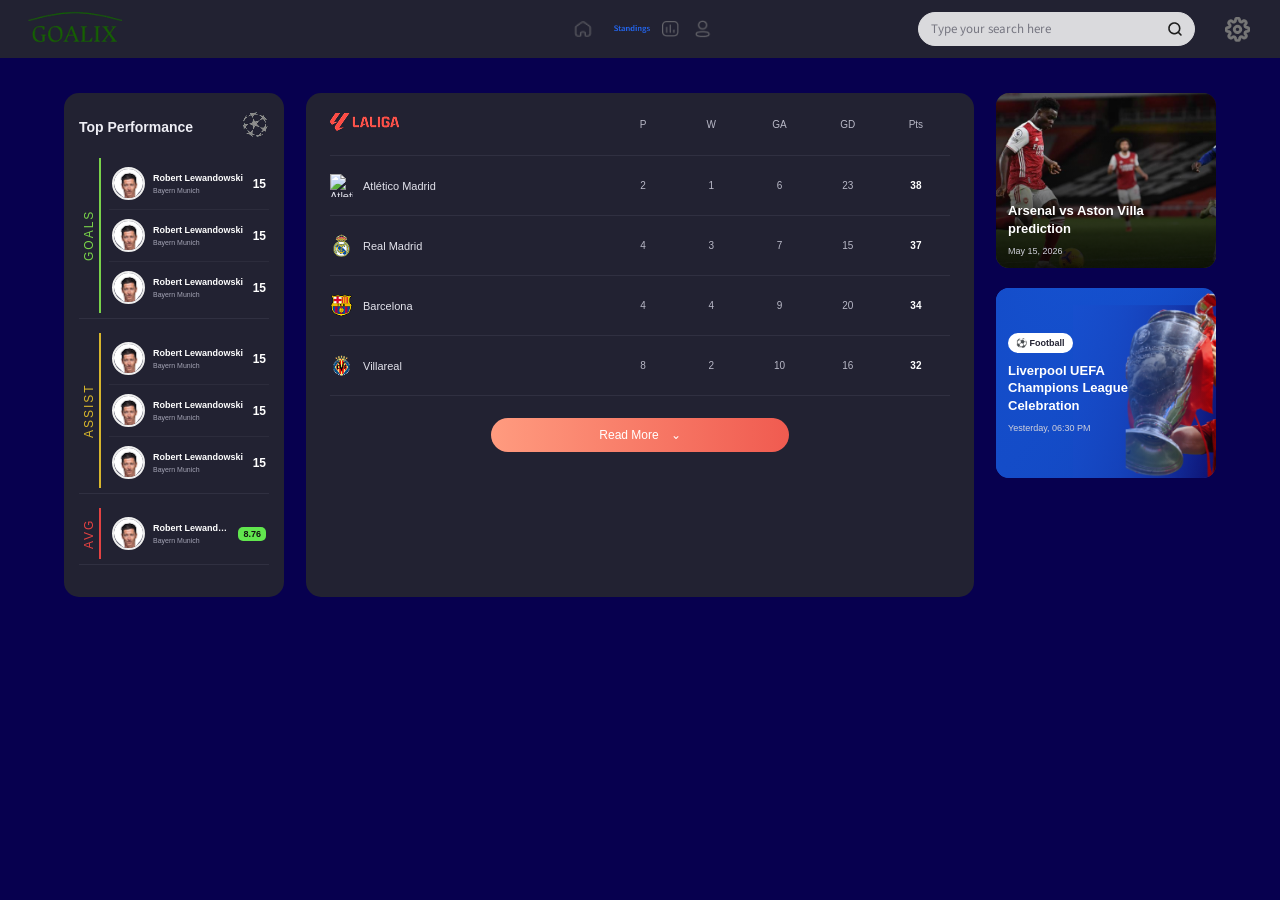
==== explore.html @ 921d182d "Add files via upload" ====
<!DOCTYPE html>
<html lang="en">

<head>
    <meta charset="UTF-8">
    <meta name="viewport" content="width=device-width, initial-scale=1.0">
    <title>Goalix | Explore</title>

    <link rel="stylesheet" href="https://fonts.googleapis.com/css2?family=Source+Sans+3:wght@400;600;700&display=swap">

    <link rel="stylesheet" href="CSS/style.css">
    <link rel="stylesheet" href="CSS/explore.css">
</head>

<body>

    <header>
        <div class="header-left">
            <a href="index.html">
                <img src="Untitled__1_-removebg-preview.png" class="logo" alt="Goalix">
            </a>
        </div>

        <nav class="header-center">
            <a href="index.html">
                <img src="Home1.png" class="home" alt="Home">
            </a>

            <a href="standings.html">
                <img src="Standings.png" class="standings" alt="Discovery">
            </a>

            <a href="chart.html">
                <img src="Chart.png" class="chart" alt="Chart">
            </a>

            <a href="login.html">
                <img src="Profile.png" class="profile" alt="Profile">
            </a>
        </nav>

        <div class="header-right">

            <div class="search-container">
                <img src="Search.png" class="search-icon" alt="Search">
                <input class="search-bar" type="text" placeholder="Type your search here">
            </div>

            <button class="settings-btn" aria-label="Settings">
                <img src="Settings.png" class="settings" alt="">
            </button>

        </div>
    </header>

    <main class="dashboard">



        <aside class="sidebar-left performance-panel">

            <div class="performance-title">
                <h2>Top Performance</h2>
                <span><img src="championsleague.png"></span>
            </div>

            <!-- GOALS -->
            <div class="performance-group goals">

                <div class="group-label">GOALS</div>

                <div class="player-list">

                    <article class="player-row">
                        <img src="images/players/player1.png" alt="Player" class="player-photo">
                        <div class="player-info">
                            <h3>Robert Lewandowski</h3>
                            <p>Bayern Munich</p>
                        </div>
                        <strong class="player-stat">15</strong>
                    </article>

                    <article class="player-row">
                        <img src="images/players/player1.png" alt="Player" class="player-photo">
                        <div class="player-info">
                            <h3>Robert Lewandowski</h3>
                            <p>Bayern Munich</p>
                        </div>
                        <strong class="player-stat">15</strong>
                    </article>

                    <article class="player-row">
                        <img src="images/players/player1.png" alt="Player" class="player-photo">
                        <div class="player-info">
                            <h3>Robert Lewandowski</h3>
                            <p>Bayern Munich</p>
                        </div>
                        <strong class="player-stat">15</strong>
                    </article>

                </div>
            </div>

            <!-- ASSISTS -->
            <div class="performance-group assists">

                <div class="group-label">ASSIST</div>

                <div class="player-list">

                    <article class="player-row">
                        <img src="images/players/player1.png" alt="Player" class="player-photo">
                        <div class="player-info">
                            <h3>Robert Lewandowski</h3>
                            <p>Bayern Munich</p>
                        </div>
                        <strong class="player-stat">15</strong>
                    </article>

                    <article class="player-row">
                        <img src="images/players/player1.png" alt="Player" class="player-photo">
                        <div class="player-info">
                            <h3>Robert Lewandowski</h3>
                            <p>Bayern Munich</p>
                        </div>
                        <strong class="player-stat">15</strong>
                    </article>

                    <article class="player-row">
                        <img src="images/players/player1.png" alt="Player" class="player-photo">
                        <div class="player-info">
                            <h3>Robert Lewandowski</h3>
                            <p>Bayern Munich</p>
                        </div>
                        <strong class="player-stat">15</strong>
                    </article>

                </div>
            </div>

            <!-- AVERAGE RATING -->
            <div class="performance-group average">

                <div class="group-label">AVG</div>

                <div class="player-list">

                    <article class="player-row">
                        <img src="images/players/player1.png" alt="Player" class="player-photo">
                        <div class="player-info">
                            <h3>Robert Lewandowski</h3>
                            <p>Bayern Munich</p>
                        </div>
                        <strong class="player-stat rating">8.76</strong>
                    </article>

                </div>
            </div>

        </aside>


        </div>

        </aside>


        <section class="matches">

            <div class="table-header">
                <div class="table-title">
                    <span class="la-liga-logo"><img src="laliga.png"></span>
                </div>

                <div class="table-columns">
                    <span>P</span>
                    <span>W</span>
                    <span>GA</span>
                    <span>GD</span>
                    <span>Pts</span>
                </div>
            </div>

            <div class="team-list">

                <article class="team-row">
                    <div class="team-name">
                        <img src="atletico.png" alt="Atletico Madrid">
                        <span>Atlético Madrid</span>
                    </div>
                    <div class="team-stats">
                        <span>2</span><span>1</span><span>6</span><span>23</span><strong>38</strong>
                    </div>
                </article>

                <article class="team-row">
                    <div class="team-name">
                        <img src="realmadrid.png" alt="Real Madrid">
                        <span>Real Madrid</span>
                    </div>
                    <div class="team-stats">
                        <span>4</span><span>3</span><span>7</span><span>15</span><strong>37</strong>
                    </div>
                </article>

                <article class="team-row">
                    <div class="team-name">
                        <img src="barcelona.png" alt="Barcelona">
                        <span>Barcelona</span>
                    </div>
                    <div class="team-stats">
                        <span>4</span><span>4</span><span>9</span><span>20</span><strong>34</strong>
                    </div>
                </article>

                <article class="team-row">
                    <div class="team-name">
                        <img src="villareal.png" alt="Villarreal">
                        <span>Villareal</span>
                    </div>
                    <div class="team-stats">
                        <span>8</span><span>2</span><span>10</span><span>16</span><strong>32</strong>
                    </div>
                </article>

            </div>

            <button class="read-more">
                Read More <span>⌄</span>
            </button>

        </section>



        <aside class="sidebar-right news-panel">

            <!-- NEWS CARD 1 -->
            <article class="news-card news-card-one">

                <img src="news1.png" alt="Football match" class="news-image">

                <div class="news-overlay">
                    <h3>Arsenal vs Aston Villa prediction</h3>
                    <span>May 15, 2026</span>
                </div>

            </article>

            <!-- NEWS CARD 2 -->
            <article class="news-card news-card-two">

                <img src="news2.png" alt="Champions League celebration" class="news-image">

                <div class="news-overlay">
                    <span class="news-tag">⚽ Football</span>

                    <h3>Liverpool UEFA Champions League Celebration</h3>

                    <span>Yesterday, 06:30 PM</span>
                </div>

            </article>

        </aside>


    </main>

</body>

</html>
---- CSS/style.css ----
/* --------------------------------------------------
   GOALIX — consolidated stylesheet
   -------------------------------------------------- */

/* PAGE */
body {
    margin: 0;
    background-color: #07004F;
    color: #fff;
    font-family: Arial, sans-serif;
}

/* HEADER */
header {
    display: grid;
    grid-template-columns: 1fr 1fr 1fr;
    align-items: center;
    padding: 10px 25px;
    background: #222232;
}

.header-left,
.header-center,
.header-right {
    display: flex;
    align-items: center;
    gap: 20px;
}

.header-center {
    justify-content: center;
    gap: 12px;
}

.header-right {
    position: relative;
    z-index: 2;
    justify-content: flex-end;
}

.icon {
    display: block;
    width: 22px;
    height: 22px;
    object-fit: contain;
}

.logo {
    width: 100px;
}

.home {
    display: block;
    width: 36px;
    height: 18px;
    object-fit: contain;
}

.discovery {
    display: block;
    width: 22px;
    height: 20px;
    object-fit: contain;
}

.standings {
    display: block;
    width: 36px;
    height: 18px;
    object-fit: contain;
}

.chart {
    display: block;
    width: 18px;
    height: 16px;
    object-fit: contain;
}

.profile {
    display: block;
    width: 23px;
    height: 20px;
    object-fit: contain;
}

.settings {
    display: block;
    width: 25px;
    height: 25px;
    object-fit: contain;
}

header button {
    border: 0;
    background: transparent;
    cursor: pointer;
}

header button img {
    transition: transform 0.2s ease, opacity 0.2s ease;
}

header button:hover img {
    transform: scale(1.12);
    opacity: 0.8;
}

.header-center a img,
.header-center button img {
    transition: transform 0.2s ease, opacity 0.2s ease;
}

.header-center a:hover img,
.header-center button:hover img {
    transform: scale(1.12);
    opacity: 0.8;
}

/* SEARCH */
.search-container {
    position: relative;
    z-index: 2;
    display: flex;
    align-items: center;
}

.search-icon {
    position: absolute;
    z-index: 3;
    right: 12px;
    width: 16px;
    height: 16px;
    object-fit: contain;
    pointer-events: none;
}

.search-bar {
    position: relative;
    z-index: 2;
    box-sizing: border-box;
    width: 277px;
    height: 34px;
    padding: 0 36px 0 12px;
    border: 1px solid #dadadd;
    border-radius: 99px;
    outline: none;
    background: #dadadd;
    color: #222232;
    font-family: 'Source Sans 3', sans-serif;
    font-size: 13px;
    cursor: text;
    pointer-events: auto;
    user-select: text;
    transition: background 0.25s ease, border-color 0.25s ease,
        box-shadow 0.25s ease;
}

.search-bar::placeholder {
    color: #777782;
}

.search-bar:hover {
    border-color: #b8b8c0;
    background: #e5e5e8;
}

.search-bar:focus {
    border-color: #6385d6;
    background: #fff;
    box-shadow: 0 0 0 3px rgba(99, 133, 214, 0.2);
}

/* HERO */
.hero {
    position: relative;
    display: flex;
    align-items: center;
    justify-content: space-between;
    gap: 30px;
    width: 100%;
    max-width: 1289px;
    height: 429px;
    margin: 80px 0 35px 9.4%;
    padding: 10px 40px 0 55px;
    border-radius: 22px 0 0 22px;
    background-color: #294c9b;
}

.text-hero {
    position: relative;
    z-index: 1;
    transform: translateY(-20px);
}

.all {
    color: #b3b3b3;
    font-family: 'Source Code Pro', monospace;
    font-size: 15px;
    font-weight: 600;
    letter-spacing: 2px;
}

.text2 {
    color: #ededed;
    font-family: 'Source Sans 3', sans-serif;
    font-size: 15px;
    font-weight: 600;
    letter-spacing: 2px;
}

.match,
.moment {
    margin: 0;
    font-family: 'Source Sans 3', sans-serif;
    font-size: 48px;
    font-weight: 800;
    line-height: 1.2;
}

.match {
    background: linear-gradient(90deg, #c53c3c, #fffbfb);
    background-clip: text;
    color: transparent;
    -webkit-background-clip: text;
}

.moment {
    background: linear-gradient(90deg, #ff48cb, #6223b3);
    background-clip: text;
    color: transparent;
    -webkit-background-clip: text;
}

/* HERO ACTIONS */
.hero-buttons {
    display: flex;
    width: max-content;
    max-width: 100%;
    align-items: center;
    justify-content: flex-start;
    gap: 15px;
    margin-top: 25px;
}

.hero-buttons button,
.hero-buttons>a.create-btn,
.hero-buttons>a.login-btn {
    display: inline-flex;
    box-sizing: border-box;
    align-items: center;
    justify-content: center;
    padding: 12px 24px;
    border-radius: 12px;
    font-family: 'Source Sans Pro', sans-serif;
    font-size: 16px;
    font-weight: 700;
    cursor: pointer;
    text-decoration: none;
    transition: 0.3s ease;
}

.hero-buttons>a:not(.create-btn):not(.login-btn) {
    display: inline-flex;
    align-items: center;
    justify-content: center;
    padding: 0;
    border: 0;
    background: transparent;
    color: inherit;
    text-decoration: none;
}

.create-btn {
    width: 262px;
    height: 58px;
    border: 0;
    background: linear-gradient(90deg, #07004f, #5e5e5e);
    color: #fff;
}

.login-btn {
    width: 101px;
    height: 58px;
    border: 1px solid #7775a5;
    background: #234697;
    color: #fff;
}

.create-btn:hover {
    transform: translateY(-3px);
    filter: brightness(1.1);
}

.login-btn:hover {
    transform: translateY(-3px);
    background: #29246b;
}

/* NEYMAR */
.neymar {
    position: absolute;
    right: 30px;
    bottom: 0;
    line-height: 0;
}

.neymar img {
    display: block;
    width: 600px;
    animation: neymarAppear 0.8s ease-out;
}

@keyframes neymarAppear {
    from {
        opacity: 0;
        transform: translateX(35px);
    }

    to {
        opacity: 1;
        transform: translateX(0);
    }
}

/* MATCH STRIP AND CARDS */
.match-strip {
    display: flex;
    align-items: center;
    justify-content: space-between;
    box-sizing: border-box;
    width: min(760px, calc(100% - 80px));
    min-height: 58px;
    margin: -12px auto 0;
    padding: 8px 14px;
    border-radius: 15px;
    background: #211f32;
    color: #f2f1f7;
    font: 600 13px 'Source Sans 3', sans-serif;
}

.match-team {
    display: grid;
    flex: 0 0 28px;
    place-items: center;
    width: 28px;
    height: 28px;
    border: 2px solid rgba(255, 255, 255, 0.12);
    border-radius: 50%;
    font-size: 12px;
    font-weight: 800;
}

.team-villa {
    background: #6c203a;
    color: #ffe06a;
}

.team-liverpool {
    background: #c5233b;
    color: #f7e7e7;
}

.match-details {
    display: grid;
    justify-items: center;
    gap: 2px;
}

.match-details b {
    font-weight: 600;
}

.match-details strong {
    font-size: 12px;
}

.match-details i {
    padding: 0 8px;
    font-style: normal;
}

.match-status {
    padding-left: 10px;
    border-left: 1px solid #353348;
}

.match-cards {
    display: flex;
    gap: 14px;
    width: min(1289px, 84%);
    margin: 22px auto 34px;
}

.match-card {
    display: flex;
    flex: 1;
    align-items: center;
    justify-content: space-between;
    gap: 8px;
    min-width: 0;
    padding: 14px;
    border-radius: 12px;
    background: #222232;
    color: #dddde8;
    font: 12px 'Source Sans 3', sans-serif;
}

.match-card span:nth-child(2) {
    overflow: hidden;
    text-overflow: ellipsis;
    white-space: nowrap;
}

.match-card b {
    color: #fff;
    white-space: nowrap;
}

.match-card[hidden],
.search-empty[hidden] {
    display: none !important;
}

.search-empty {
    flex-basis: 100%;
    margin: 0;
    color: #dddde8;
    font: 14px 'Source Sans 3', sans-serif;
}

.dashboard {
    display: grid;
    grid-template-columns: 220px 1fr 220px;
    gap: 25px;
    width: 90%;
    max-width: 1300px;
    margin: 30px auto;
}

.sidebar-left,
.matches,
.sidebar-right {
    background: #222232;
    border-radius: 15px;
    padding: 18px;
}

/* HEADER RIGHT */

.header-right {
    display: flex;
    align-items: center;
    justify-content: flex-end;
    gap: 25px;
}

/* SETTINGS BUTTON */

.settings-btn {
    display: flex;
    align-items: center;
    justify-content: center;
    padding: 5px;
    border: none;
    background: transparent;
    cursor: pointer;
}

.settings-btn img {
    width: 25px;
    height: 25px;
    object-fit: contain;
    transition: transform 0.35s ease,
        opacity 0.25s ease;
}

.settings-btn:hover img {
    transform: rotate(45deg);
    opacity: 0.8;
}

.settings-btn:active img {
    transform: rotate(90deg) scale(0.9);
}

/* MOBILE */

@media (max-width: 700px) {
    .header-right {
        gap: 10px;
    }

    .settings-btn img {
        width: 22px;
        height: 22px;
    }
}

/* DESKTOP AND TABLET */
@media (min-width: 701px) {
    .match-strip {
        display: none;
    }

    .hero {
        box-sizing: border-box;
        width: min(1289px, 84%);
        max-width: 1289px;
        margin: 56px auto 24px;
        border-radius: 22px;
    }
}

/* PHONE LAYOUT */
@media (max-width: 700px) {
    header {
        box-sizing: border-box;
        grid-template-columns: minmax(0, 1fr) auto;
        grid-template-rows: 1fr;
        gap: 0;
        width: auto;
        height: 66px;
        min-height: 66px;
        margin: 8px 8px 0;
        padding: 0 18px;
        border-radius: 18px;
        background: #222232;
    }

    .header-left {
        gap: 0;
        min-width: 0;
    }

    .header-left>button {
        display: none;
    }

    .header-right {
        gap: 8px;
        min-width: 0;
    }

    .logo {
        width: 68px;
    }

    .settings {
        width: 22px;
        height: 22px;
    }

    .search-container {
        flex: 0 1 auto;
        width: auto;
        min-width: 0;
    }

    .search-bar {
        display: block;
        box-sizing: border-box;
        width: clamp(100px, 34vw, 160px);
        max-width: 100%;
        min-width: 0;
        height: 36px;
        padding: 0 30px 0 12px;
        border-radius: 99px;
        background: #dadadd;
        color: #222232;
        font-size: clamp(10px, 3vw, 12px);
    }

    .search-icon {
        position: absolute;
        right: 10px;
        width: 16px;
        height: 16px;
    }

    .header-center {
        position: fixed;
        z-index: 12;
        left: 2%;
        bottom: 5px;
        display: flex;
        align-items: center;
        justify-content: center;
        box-sizing: border-box;
        width: 96%;
        height: 65px;
        gap: 24px;
        padding: 0;
        border-radius: 18px;
        background: #222232;
    }

    .header-center button,
    .header-center a {
        flex: 0 0 auto;
        margin: 0;
    }

    .header-center button {
        display: flex;
        align-items: center;
        justify-content: center;
        padding: 0;
    }

    .header-center img {
        display: block;
        width: 18px;
        height: 18px;
        object-fit: contain;
    }

    .header-center .home {
        width: 21px;
        height: 18px;
    }

    .header-center .standings {
        width: 35px;
        height: 18px;
    }

    .header-center .discovery,
    .header-center .chart,
    .header-center .profile {
        width: 18px;
        height: 18px;
    }

    .header-center button:first-child::before,
    .header-center button:first-child::after {
        display: none;
        content: none;
    }

    .match-strip {
        width: 82%;
        max-width: 360px;
        height: 61px;
        min-height: 61px;
        margin: 16px auto 0;
        padding: 7px 14px;
        gap: 5px;
        border-radius: 16px;
        background: #222232;
        font-size: 10px;
    }

    .match-team {
        flex-basis: 20px;
        width: 20px;
        height: 20px;
        font-size: 9px;
    }

    .match-details {
        flex: 1;
    }

    .match-details strong,
    .match-status {
        font-size: 10px;
    }

    .match-status {
        padding-left: 7px;
    }

    main {
        display: flex;
        flex-direction: column;
    }

    .match-strip {
        order: 1;
    }

    .hero {
        align-items: flex-start;
        box-sizing: border-box;
        width: 82%;
        max-width: 360px;
        height: clamp(430px, 58vh, 489px);
        height: clamp(430px, 58dvh, 489px);
        min-height: 0;
        margin: 14px auto 12px;
        padding: 28px 17px 18%;
        aspect-ratio: auto;
        overflow: hidden;
        border-radius: 18px;
        background: #234697;
        order: 2;
    }

    .text-hero {
        position: static;
        z-index: 2;
        max-width: 100%;
        transform: none;
    }

    .all {
        margin: 0 0 9px;
        font-size: 12px;
        line-height: 1.2;
        letter-spacing: 1.1px;
    }

    .match,
    .moment {
        position: relative;
        z-index: 2;
        font-size: 30px;
        line-height: 1.3;
    }

    .match {
        margin-bottom: 17px;
    }

    .text2 {
        position: relative;
        z-index: 2;
        max-width: 250px;
        margin: 10px 0 0;
        font-size: 16px;
        line-height: 1.6;
        letter-spacing: 0;
    }

    .text2 br {
        display: none;
    }

    .hero-buttons {
        position: absolute;
        z-index: 3;
        left: 12px;
        bottom: 32px;
        display: flex;
        flex-direction: column;
        align-items: flex-start;
        gap: 15px;
        margin: 0;
    }

    .hero-buttons button,
    .hero-buttons>a.create-btn,
    .hero-buttons>a.login-btn {
        padding: 0 12px;
        border-radius: 12px;
        font-size: 12px;
    }

    .create-btn {
        width: 128px;
        height: 50px;
    }

    .login-btn {
        width: 125px;
        height: 39px;
    }

    .neymar {
        z-index: 1;
        right: 0;
        bottom: 0;
        width: 74%;
    }

    .neymar img {
        display: block;
        width: 100%;
    }

    .match-cards {
        display: none;
        order: 3;
    }

    .match-cards.is-searching {
        display: grid;
        grid-template-columns: 1fr;
        width: 82%;
        max-width: 360px;
        margin: 0 auto 100px;
    }

    .search-empty {
        grid-column: 1 / -1;
    }

    @media (max-width: 700px) {
        .dashboard {
            grid-template-columns: 1fr;
            width: 90%;
        }
    }
}
---- CSS/explore.css ----
/* DASHBOARD */

.dashboard {
    display: grid;
    grid-template-columns: 220px minmax(0, 1fr) 220px;
    gap: 22px;

    width: 90%;
    max-width: 1300px;
    margin: 35px auto;
}

.sidebar-left,
.matches,
.sidebar-right {
    box-sizing: border-box;
    padding: 18px;
    border-radius: 15px;
    background: #222232;
    color: white;
    min-width: 0;
}

.matches {
    min-height: 500px;
}

.sidebar-left,
.sidebar-right {
    min-height: 450px;
}

/* MOBILE */

@media (max-width: 700px) {
    .dashboard {
        grid-template-columns: 1fr;
        width: 92%;
        gap: 15px;
        margin: 20px auto;
    }

    .sidebar-left,
    .matches,
    .sidebar-right {
        min-height: auto;
    }
}


/* LEAGUES */

.sidebar-left h2 {
    margin: 0 0 20px;
    font-size: 19px;
    color: #ffffff;
}

.league-list {
    display: flex;
    flex-direction: column;
    gap: 10px;
}

.league-list a {
    display: flex;
    align-items: center;
    gap: 12px;
    padding: 11px 9px;
    border-radius: 9px;

    color: #d5d5df;
    text-decoration: none;
    font-size: 13px;

    transition: background 0.25s ease,
        transform 0.25s ease,
        color 0.25s ease;
}

.league-list a:hover {
    background: #343449;
    color: #ffffff;
    transform: translateX(5px);
}

.league-icon {
    width: 25px;
    text-align: center;
    font-size: 18px;
}


/* TOP PERFORMANCE PANEL */

.performance-panel {
    background: #222232;
    border-radius: 15px;
    padding: 18px 15px;
    color: white;
    overflow: hidden;
}

.performance-title {
    display: flex;
    justify-content: space-between;
    align-items: center;
    margin-bottom: 15px;
}

.performance-title h2 {
    font-size: 14px;
    margin: 0;
    color: #eeeeF5;
}

.performance-title span {
    font-size: 19px;
}

/* PERFORMANCE GROUPS */

.performance-group {
    display: grid;
    grid-template-columns: 22px minmax(0, 1fr);
    gap: 8px;
    margin-bottom: 14px;
    padding-bottom: 5px;
    border-bottom: 1px solid #303041;
}

.group-label {
    writing-mode: vertical-rl;
    transform: rotate(180deg);
    display: flex;
    align-items: center;
    justify-content: center;
    font-size: 12px;
    letter-spacing: 2px;
    border-left: 2px solid;
}

.goals .group-label {
    color: #79d34a;
    border-color: #79d34a;
}

.assists .group-label {
    color: #d7b62d;
    border-color: #d7b62d;
}

.average .group-label {
    color: #e34242;
    border-color: #e34242;
}

/* PLAYER ROWS */

.player-list {
    display: flex;
    flex-direction: column;
}

.player-row {
    display: flex;
    align-items: center;
    gap: 8px;
    min-width: 0;
    padding: 9px 3px;
    border-bottom: 1px solid #2c2c3c;
    transition: background 0.2s ease;
}

.player-row:last-child {
    border-bottom: none;
}

.player-row:hover {
    background: #303044;
}

/* PLAYER PHOTOS */

.player-photo {
    width: 29px;
    height: 29px;
    flex-shrink: 0;
    border-radius: 50%;
    object-fit: cover;
    object-position: center;
    background: #414153;
    border: 2px solid #eeeeee;
    transition: transform 0.25s ease;
}

.player-row:hover .player-photo {
    transform: scale(1.12);
}

/* PLAYER INFORMATION */

.player-info {
    flex: 1;
    min-width: 0;
}

.player-info h3 {
    margin: 0 0 4px;
    font-size: 9px;
    font-weight: 600;
    color: #ffffff;
    white-space: nowrap;
    overflow: hidden;
    text-overflow: ellipsis;
}

.player-info p {
    margin: 0;
    font-size: 7px;
    color: #a4a4b5;
}

/* PLAYER STATISTICS */

.player-stat {
    font-size: 12px;
    color: white;
    flex-shrink: 0;
}

.player-stat.rating {
    background: #61e64e;
    color: #111;
    padding: 2px 5px;
    border-radius: 5px;
    font-size: 9px;
}

/* HEADER RIGHT */

.header-right {
    display: flex;
    align-items: center;
    justify-content: flex-end;
    gap: 25px;
}


/* LEAGUE TABLE */

.matches {
    background: #222232;
    border-radius: 15px;
    padding: 20px 24px;
    color: white;
    min-width: 0;
}

.table-header {
    display: flex;
    justify-content: space-between;
    align-items: center;
    padding-bottom: 20px;
    border-bottom: 1px solid #303041;
}

.table-title {
    display: flex;
    align-items: center;
    gap: 10px;
}

.table-title h2 {
    color: #f04d55;
    font-size: 14px;
    margin: 0;
}

.la-liga-logo {
    color: #ff535b;
}

.table-columns,
.team-stats {
    display: grid;
    grid-template-columns: repeat(5, minmax(25px, 1fr));
    width: 55%;
    text-align: center;
    font-size: 10px;
    color: #b9b9c7;
}

.team-list {
    display: flex;
    flex-direction: column;
}

.team-row {
    display: flex;
    align-items: center;
    justify-content: space-between;
    min-height: 59px;
    border-bottom: 1px solid #303041;
    transition: background 0.2s ease;
}

.team-row:hover {
    background: #2c2c40;
}

.team-name {
    display: flex;
    align-items: center;
    gap: 10px;
    min-width: 0;
    font-size: 11px;
    color: #e2e2eb;
}

.team-name img {
    width: 23px;
    height: 23px;
    object-fit: contain;
    flex-shrink: 0;
}

.team-stats {
    font-size: 10px;
}

.team-stats strong {
    color: white;
}

.read-more {
    display: flex;
    align-items: center;
    justify-content: center;
    gap: 12px;
    width: 48%;
    margin: 22px auto 0;
    padding: 10px;
    border: none;
    border-radius: 30px;
    background: linear-gradient(90deg, #ff9b7f, #f05b50);
    color: white;
    font-size: 12px;
    cursor: pointer;
    transition: transform 0.25s ease;
}

.read-more:hover {
    transform: scale(1.04);
}

/* MOBILE TABLE */

@media (max-width: 700px) {
    .matches {
        padding: 16px 12px;
    }

    .table-columns,
    .team-stats {
        width: 52%;
    }

    .team-name {
        font-size: 10px;
        gap: 6px;
    }

    .team-name img {
        width: 21px;
        height: 21px;
    }

    .team-row {
        min-height: 52px;
    }
}

/* LEAGUE TABLE */

.matches {
    background: #222232;
    border-radius: 15px;
    padding: 20px 24px;
    color: white;
    min-width: 0;
}

.table-header {
    display: flex;
    justify-content: space-between;
    align-items: center;
    padding-bottom: 20px;
    border-bottom: 1px solid #303041;
}

.table-title {
    display: flex;
    align-items: center;
    gap: 10px;
}

.table-title h2 {
    color: #f04d55;
    font-size: 14px;
    margin: 0;
}

.la-liga-logo {
    color: #ff535b;
}

.table-columns,
.team-stats {
    display: grid;
    grid-template-columns: repeat(5, minmax(25px, 1fr));
    width: 55%;
    text-align: center;
    font-size: 10px;
    color: #b9b9c7;
}

.team-list {
    display: flex;
    flex-direction: column;
}

.team-row {
    display: flex;
    align-items: center;
    justify-content: space-between;
    min-height: 59px;
    border-bottom: 1px solid #303041;
    transition: background 0.2s ease;
}

.team-row:hover {
    background: #2c2c40;
}

.team-name {
    display: flex;
    align-items: center;
    gap: 10px;
    min-width: 0;
    font-size: 11px;
    color: #e2e2eb;
}

.team-name img {
    width: 23px;
    height: 23px;
    object-fit: contain;
    flex-shrink: 0;
}

.team-stats {
    font-size: 10px;
}

.team-stats strong {
    color: white;
}

.read-more {
    display: flex;
    align-items: center;
    justify-content: center;
    gap: 12px;
    width: 48%;
    margin: 22px auto 0;
    padding: 10px;
    border: none;
    border-radius: 30px;
    background: linear-gradient(90deg, #ff9b7f, #f05b50);
    color: white;
    font-size: 12px;
    cursor: pointer;
    transition: transform 0.25s ease;
}

.read-more:hover {
    transform: scale(1.04);
}

/* MOBILE TABLE */

@media (max-width: 700px) {
    .matches {
        padding: 16px 12px;
    }

    .table-columns,
    .team-stats {
        width: 52%;
    }

    .team-name {
        font-size: 10px;
        gap: 6px;
    }

    .team-name img {
        width: 21px;
        height: 21px;
    }

    .team-row {
        min-height: 52px;
    }
}

/* LATEST NEWS */

.news-panel {
    display: flex;
    flex-direction: column;
    gap: 20px;
    min-width: 0;
    background: transparent;
    padding: 0;
}

.news-card {
    position: relative;
    width: 100%;
    height: 175px;
    border-radius: 13px;
    overflow: hidden;
    cursor: pointer;
    background: #222232;
}

.news-image {
    width: 100%;
    height: 100%;
    display: block;
    object-fit: cover;
    transition: transform 0.4s ease;
}

.news-card:hover .news-image {
    transform: scale(1.07);
}

.news-overlay {
    position: absolute;
    inset: 0;
    display: flex;
    flex-direction: column;
    justify-content: flex-end;
    padding: 12px;
    background: linear-gradient(
        transparent 20%,
        rgba(0, 0, 0, 0.75) 100%
    );
    color: white;
}

.news-overlay h3 {
    font-size: 13px;
    line-height: 1.35;
    margin: 0 0 9px;
    max-width: 90%;
}

.news-overlay span {
    font-size: 9px;
    color: #d1d1dc;
}

.news-tag {
    background: white;
    color: #222232 !important;
    width: fit-content;
    padding: 5px 8px;
    border-radius: 15px;
    margin-bottom: 9px;
    font-weight: 700;
}

/* SECOND NEWS CARD */

.news-card-two {
    height: 190px;
    background: linear-gradient(135deg, #1765ed, #102e9b);
}

.news-card-two .news-image {
    position: absolute;
    right: 0;
    width: 65%;
    object-position: center;
}

.news-card-two .news-overlay {
    background: linear-gradient(
        90deg,
        rgba(20, 76, 200, 0.95) 0%,
        rgba(20, 76, 200, 0.65) 55%,
        transparent 100%
    );
    justify-content: center;
    align-items: flex-start;
}

.news-card-two .news-overlay h3 {
    max-width: 65%;
}

/* MOBILE */

@media (max-width: 700px) {
    .news-panel {
        gap: 12px;
    }

    .news-card {
        height: 170px;
    }

    .news-card-two {
        height: 180px;
    }
}
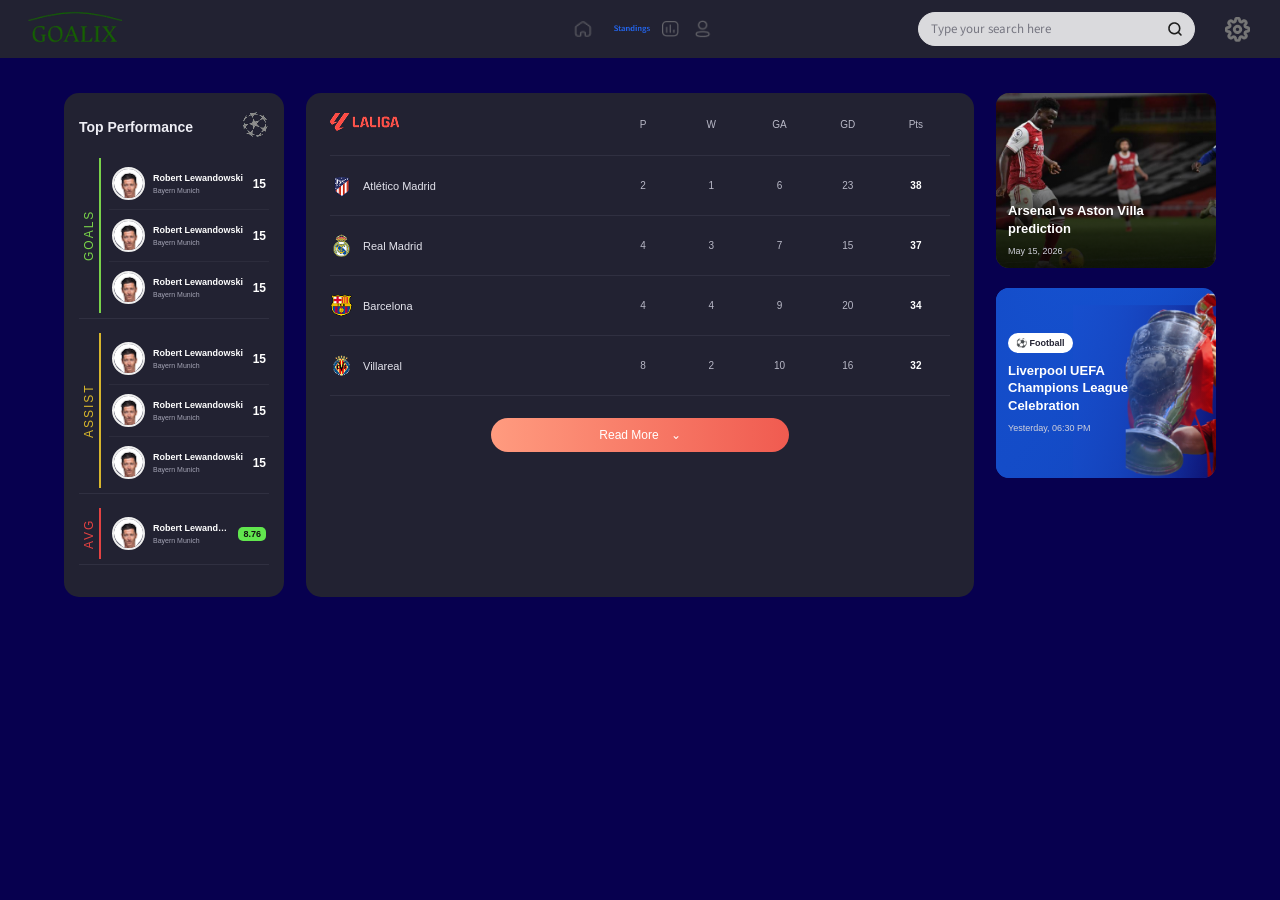
==== commit 09f92b87: "Update explore.html" ====
--- a/explore.html
+++ b/explore.html
@@ -185,7 +185,7 @@
 
                 <article class="team-row">
                     <div class="team-name">
-                        <img src="atletico.png" alt="Atletico Madrid">
+                        <img src="Atletico.png" alt="Atletico Madrid">
                         <span>Atlético Madrid</span>
                     </div>
                     <div class="team-stats">
@@ -269,4 +269,4 @@
 
 </body>
 
-</html>+</html>
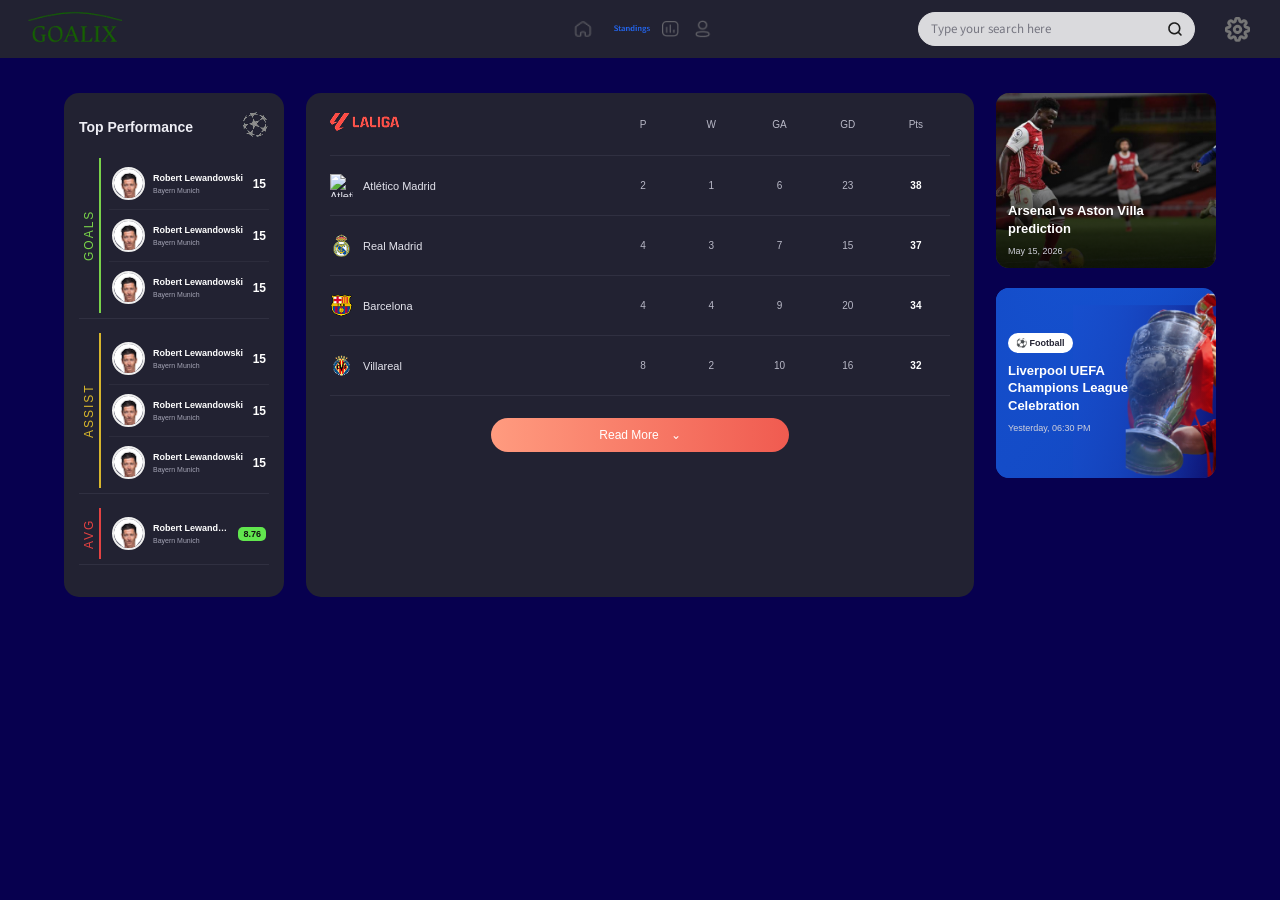
==== commit 1a65a7ab: "Fix HTML formatting and structure in explore.html" ====
--- a/explore.html
+++ b/explore.html
@@ -185,7 +185,7 @@
 
                 <article class="team-row">
                     <div class="team-name">
-                        <img src="Atletico.png" alt="Atletico Madrid">
+                        <img src="atletico.png" alt="Atletico Madrid">
                         <span>Atlético Madrid</span>
                     </div>
                     <div class="team-stats">
